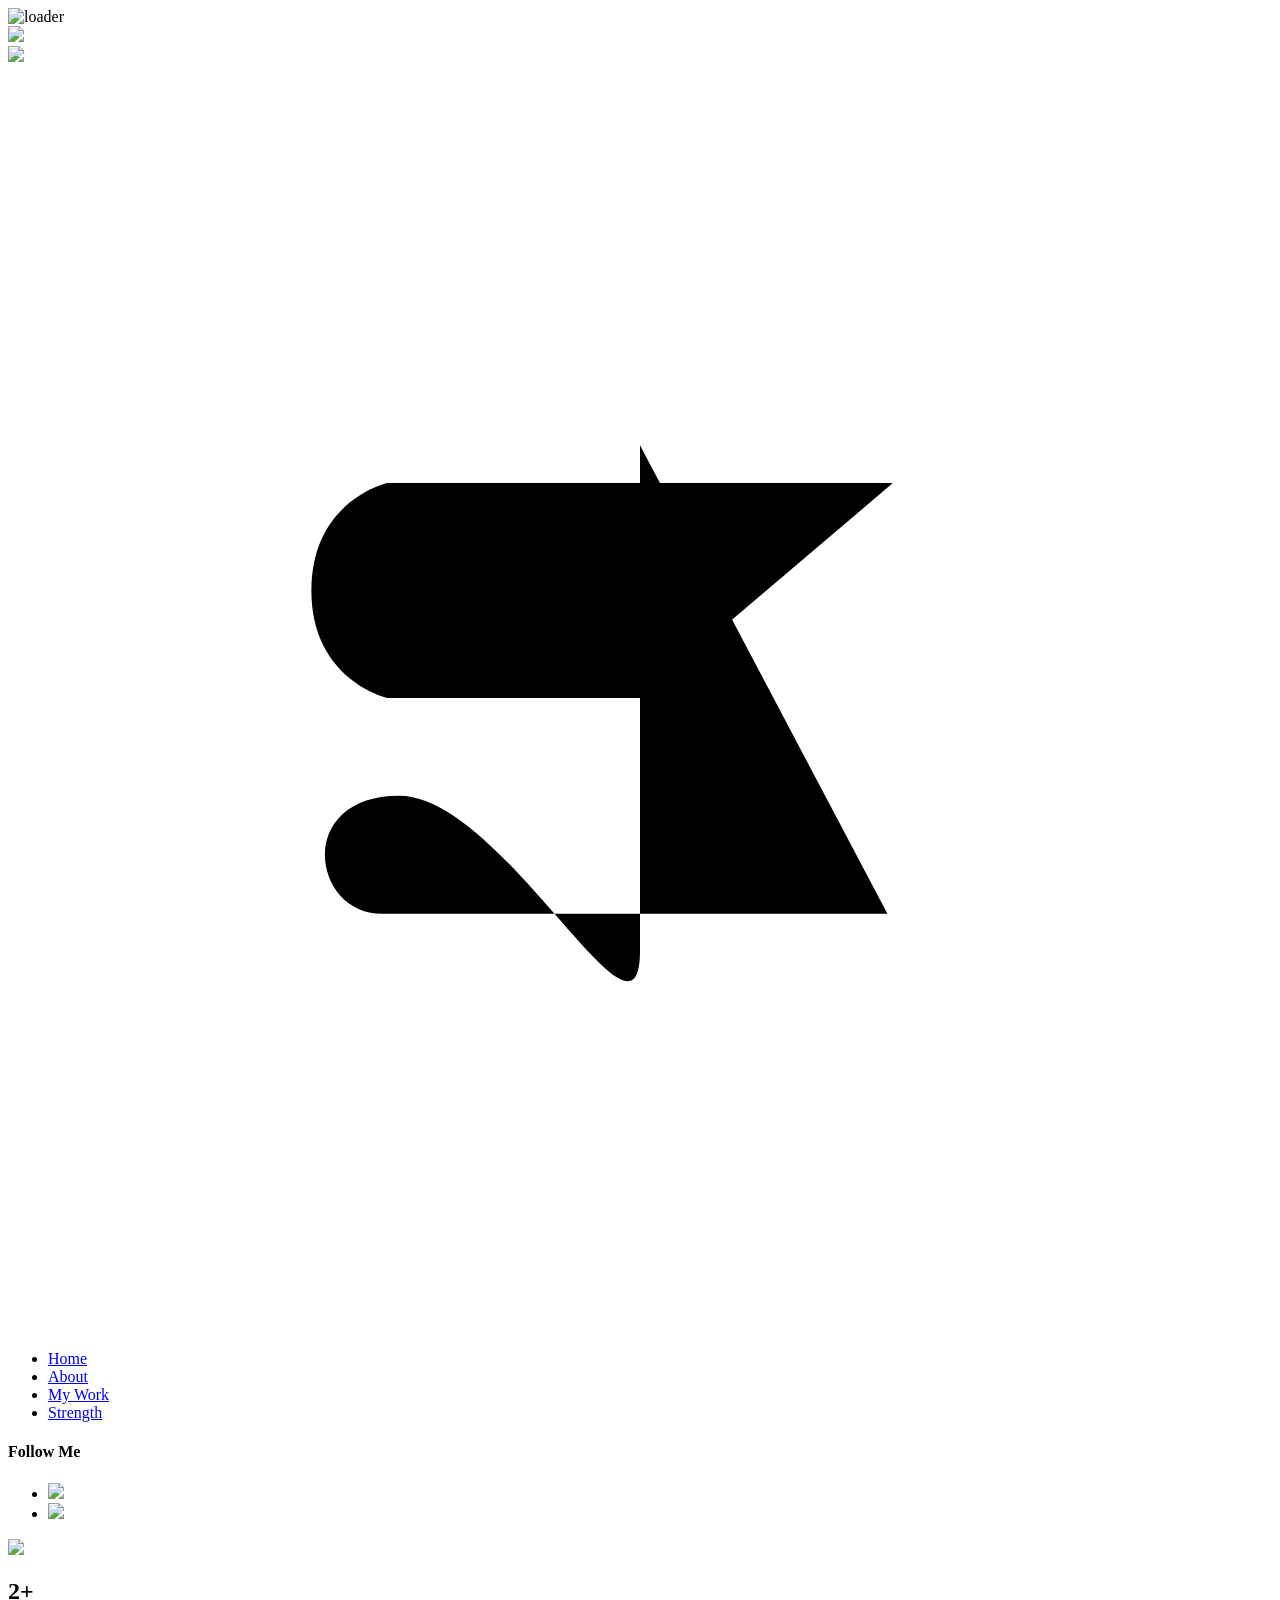
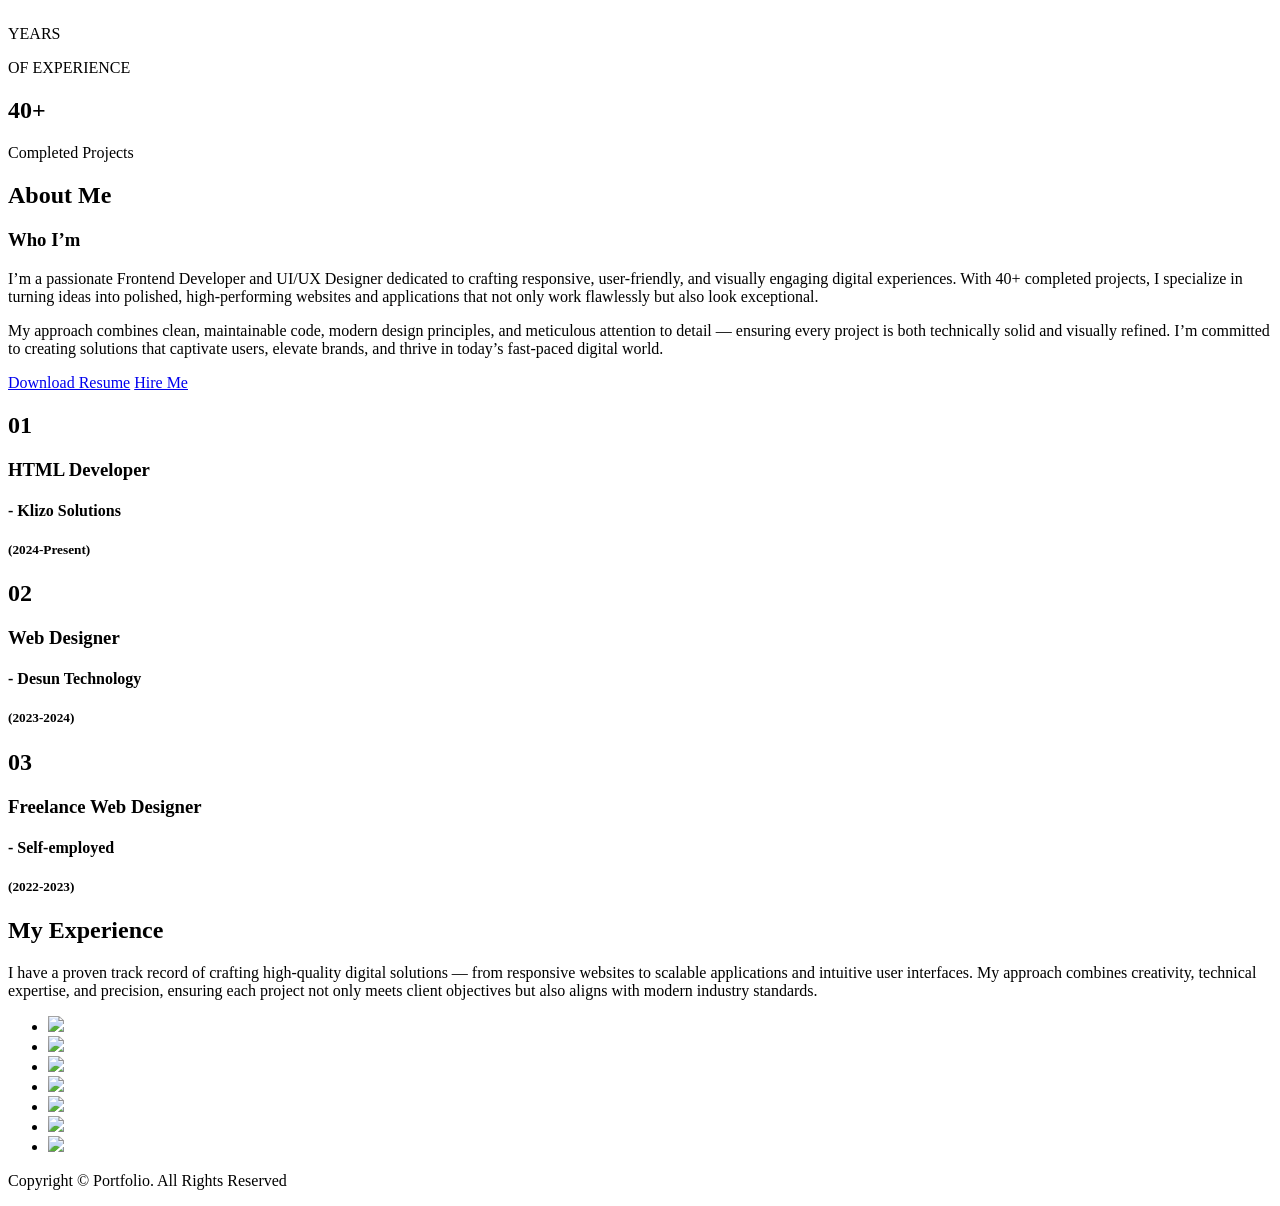
==== about.html @ d2fee0fd "secend commit" ====
<!DOCTYPE html>
<html lang="en">
  <head>
    <!--=== Required meta tags ===-->
    <meta charset="utf-8">
    <meta name="viewport" content="width=device-width, initial-scale=1, shrink-to-fit=no">
    <!--=== custom css ===-->
    <link rel="stylesheet" href="/assets/css/bootstrap.min.css">
    <link rel="stylesheet" href="/assets/css/swiper-bundle.css">
    <link rel="shortcut icon" type="image/ico" href="/assets/images/favicon.png">
    <link rel="stylesheet" href="/assets/css/style.css">
    <link rel="stylesheet" href="/assets/css/responsive.css">
    <!--=== custom css ===-->
    <title>Anupam Roy | Frontend Developer</title>
  </head>

  <body>
    <div class="cv_main_wrapper">
      <!-- Loader Start -->
      <div class="loader">
        <div class="spinner">
          <img src="/assets/images/loader.gif" alt="loader" class="img-fluid">
        </div>
      </div>
      <!-- Loader End -->
      <!-- Bottom To Top Start -->
      <div class="cv_top_icon">
        <a id="button">
          <img src="/assets/images/gototop.svg" class="img-fluid">
        </a>
      </div>
      <!-- Bottom To Top End -->
      <!-- Header Section Start -->
      <div class="cv_header_wrapper">
        <div class="cv_container container-fluid">
          <div class="row">
            <div class="col-12">
              <div class="cv_navbar">
                <div class="cv_logo">
                  <a href="#">
                    <img src="/assets/images/logo.png" class="img-fluid">
                  </a>
                </div>
                <a href="javascript:void(0);" class="cv_toggle_btn">
                  <svg class="ham hamRotate ham7" viewBox="0 0 100 100">
                    <path class="line top" d="m 70,33 h -40 c 0,0 -6,1.368796 -6,8.5 0,7.131204 6,8.5013 6,8.5013 l 20,-0.0013">
                    </path>
                    <path class="line middle" d="m 70,50 h -40">
                    </path>
                    <path class="line bottom" d="m 69.575405,67.073826 h -40 c -5.592752,0 -6.873604,-9.348582 1.371031,-9.348582 8.244634,0 19.053564,21.797129 19.053564,12.274756 l 0,-40">
                    </path>
                  </svg>
                </a>
              </div>
            </div>
          </div>
        </div>
      </div>

      <!-- Navbar Start -->
      <div class="cv_header_menu">
        <div class="container-fluid">
          <div class="row">
            <div class="col-12">
              <div class="cv_menus_wrapper">
                <ul class="cv_menus">
                  <li>
                    <a href="index.html">Home</a>
                  </li>
                  <li>
                    <a class="active" href="about.html">About</a>
                  </li>
                  <li>
                    <a href="portfolio.html">My Work</a>
                  </li>
                  <li>
                    <a href="strength.html">Strength</a>
                  </li>
                  <!-- <li>
                    <a href="contact.html">Contact</a>
                  </li> -->
                </ul>
                <div class="cv_header_social">
                  <h4>Follow Me</h4>
                  <ul>
                    <li>
                      <a href="https://github.com/apanupam" target="_blank">
                        <img src="/assets/images/ghub.svg">
                      </a>
                    </li>
                    <li>
                      <a href="https://www.linkedin.com/in/anupam-roy-95011824b" target="_blank">
                        <img src="/assets/images/in.svg">
                      </a>
                    </li>
                    <!-- <li>
                      <a href="javascript:void(0);">
                        <img src="/assets/images/tw.svg">
                      </a>
                    </li>
                    <li>
                      <a href="javascript:void(0);">
                        <img src="/assets/images/pi.svg">
                      </a>
                    </li> -->
                  </ul>
                </div>
              </div>
            </div>
          </div>
        </div>
      </div>
      <!-- Navbar Start -->

      <!-- About Section Start -->
      <div class="cv_about_wrapper">
        <div class="cv_container container-fluid  ">
          <div class="row">
            <div class="col-12">
              <div class="cv_about_content">
                <div class="cv_about_img">
                  <img src="/assets/images/about-img.png" class="img-fluid">
                  <div class="cv_about_experience">
                    <div class="cv_about_exp">
                      <h2>2+</h2>
                      <span>
                        <p>YEARS</p>
                        <p class="text-nowrap">OF EXPERIENCE</p>
                      </span>
                    </div>
                    <div class="cv_about_rating">
                      <span>
                        <h2>40+</h2>
                      </span>
                      <p>Completed Projects</p>
                    </div>
                  </div>
                </div>
                <div class="cv_about_info">
                  <h2>About Me</h2>
                  <div class="cv_about_box">
                    <h3>Who I’m</h3>
                    <p>I’m a passionate Frontend Developer and UI/UX Designer dedicated to crafting responsive, user-friendly, and visually engaging digital experiences. With 40+ completed projects, I specialize in turning ideas into polished, high-performing websites and applications that not only work flawlessly but also look exceptional.</p>
                    <p>My approach combines clean, maintainable code, modern design principles, and meticulous attention to detail — ensuring every project is both technically solid and visually refined. I’m committed to creating solutions that captivate users, elevate brands, and thrive in today’s fast-paced digital world.                    </p>
                  </div>
                  <div class="cv_about_btn">
                    <a href="./assets/images/Anupam-Roy-Resume.pdf" target="_blank" class="cv_btn">Download Resume</a>
                    <a href="mailto:ranupam369@gmail.com" target="_blank" class="cv_btn">Hire Me</a>
                  </div>
                </div>
              </div>
            </div>
          </div>
        </div>
      </div>
      <!-- About Section End -->
      <!-- Education Section Start -->
      <!-- <section class="cv_education_wrapper">
        <div class="cv_container container-fluid">
          <div class="row align-items-center">
            <div class="col-xl-4">
              <div class="cv_edu_heading">
                <h2>Education</h2>
                <p>Amet minim mollit non deserunt ullamco est sit aliqua dolor do amet sint. Velit officia consequat duis enim velit mollit. Exercitation veniam consequat sunt nostrud amet.</p>
              </div>
            </div>
            <div class="col-xl-8">
              <div class="cv_edu_info">
                <div class="cv_edu_box box-1">
                  <div class="cv_edu_title">
                    <h4>Diploma In UI/UX Design</h4>
                    <h1>2004</h1>
                  </div>
                  <div class="cv_edu_detail">
                    <span>- New York</span>
                    <p>Embarrassing hidden in the middle of text. All the Lorem Ipsum generate on the are Internettend to repeat predefined chunks as necessary, making of this the first true generator on the Internet which don't look even you. Amet minim mollit.</p>
                  </div>
                </div>
                <div class="cv_edu_box box-2">
                  <div class="cv_edu_title">
                    <h4>Diploma In UI/UX Design</h4>
                    <h1>2006</h1>
                  </div>
                  <div class="cv_edu_detail">
                    <span>- New York</span>
                    <p>Embarrassing hidden in the middle of text. All the Lorem Ipsum generate on the are Internettend to repeat predefined chunks as necessary, making of this the first true generator on the Internet which don't look even you. Amet minim mollit.</p>
                  </div>
                </div>
                <div class="cv_edu_box box-3">
                  <div class="cv_edu_title">
                    <h4>Diploma In UI/UX Design</h4>
                    <h1>2008</h1>
                  </div>
                  <div class="cv_edu_detail">
                    <span>- New York</span>
                    <p>Embarrassing hidden in the middle of text. All the Lorem Ipsum generate on the are Internettend to repeat predefined chunks as necessary, making of this the first true generator on the Internet which don't look even you. Amet minim mollit.</p>
                  </div>
                </div>
                <div class="cv_edu_box box-4">
                  <div class="cv_edu_title">
                    <h4>Diploma In UI/UX Design</h4>
                    <h1>2009</h1>
                  </div>
                  <div class="cv_edu_detail">
                    <span>- New York</span>
                    <p>Embarrassing hidden in the middle of text. All the Lorem Ipsum generate on the are Internettend to repeat predefined chunks as necessary, making of this the first true generator on the Internet which don't look even you. Amet minim mollit.</p>
                  </div>
                </div>
              </div>
            </div>
          </div>
        </div>
      </section> -->
      <!-- Education Section End -->
      <!-- Experience Section Start -->
      <section class="cv_experience_wrapper">
        <div class="cv_container container-fluid">
          <div class="row align-items-center">
            <div class="col-xl-8">
              <div class="cv_exp_box">
                <h2>01</h2>
                <div class="cv_exp_com">
                  <span>
                    <h3>HTML Developer</h3>
                    <h4>- Klizo Solutions</h4>
                  </span>
                  <h5>(2024-Present)</h5>
                </div>
              </div>
              <div class="cv_exp_box">
                <h2>02</h2>
                <div class="cv_exp_com">
                  <span>
                    <h3>Web Designer</h3>
                    <h4>- Desun Technology</h4>
                  </span>
                  <h5>(2023-2024)</h5>
                </div>
              </div>
              <div class="cv_exp_box">
                <h2>03</h2>
                <div class="cv_exp_com">
                  <span>
                    <h3>Freelance Web Designer</h3>
                    <h4>- Self-employed</h4>
                  </span>
                  <h5>(2022-2023)</h5>
                </div>
              </div>
            </div>
            <div class="col-xl-4">
              <div class="cv_exp_info">
                <div class="cv_exp_heading">
                  <h2>My Experience</h2>
                  <p>I have a proven track record of crafting high-quality digital solutions — from responsive websites to scalable applications and intuitive user interfaces. My approach combines creativity, technical expertise, and precision, ensuring each project not only meets client objectives but also aligns with modern industry standards.</p>
                  <ul>
                    <li>
                      <a href="javascript:void(0);">
                        <img src="/assets/images/fig.png">
                      </a>
                    </li>
                    <li>
                      <a href="javascript:void(0);">
                        <img src="/assets/images/fig2.png">
                      </a>
                    </li>
                    
                    <li>
                      <a href="javascript:void(0);">
                        <img src="/assets/images/fig5.png">
                      </a>
                    </li>
                    <li>
                      <a href="javascript:void(0);">
                        <img src="/assets/images/fig6.png">
                      </a>
                    </li>
                    <li>
                      <a href="javascript:void(0);">
                        <img src="/assets/images/fig7.png">
                      </a>
                    </li>
                    <li>
                      <a href="javascript:void(0);">
                        <img src="/assets/images/fig8.png">
                      </a>
                    </li>
                    <li>
                      <a href="javascript:void(0);">
                        <img src="/assets/images/fig9.png">
                      </a>
                    </li>
                  </ul>
                </div>
              </div>
            </div>
          </div>
        </div>
      </section>
      <!-- Experience Section End -->
      <!-- Footer Section Start -->
      <div class="cv_footer_wrapper">
        <div class="container">
          <div class="row">
            <div class="col-12">
              <div class="cv_footer_text">
                <p>Copyright © <span id="copyYear"></span> Portfolio. All Rights Reserved</p>
              </div>
            </div>
          </div>
        </div>
      </div>
      <!-- Footer Section End -->
    </div>

    <!--=== JavaScript ===-->
    <script src="/assets/js/jquery.min.js" type="text/javascript"></script>
    <script src="/assets/js/bootstrap.min.js" type="text/javascript"></script>
    <script src="/assets/js/swiper-bundle.min.js" type="text/javascript"></script>
    <script src="/assets/js/SmoothScroll.min.js" type="text/javascript"></script>
    <script src="/assets/js/isotope.pkgd.min.js" type="text/javascript"></script>
    <script src="/assets/js/jquery.appear.js" type="text/javascript"></script>
    <script src="/assets/js/jquery.countTo.js" type="text/javascript"></script>
    <script src="/assets/js/ityped.min.js" type="text/javascript"></script>
    <script src="/assets/js/custom.js" type="text/javascript"></script>
  </body>
</html>
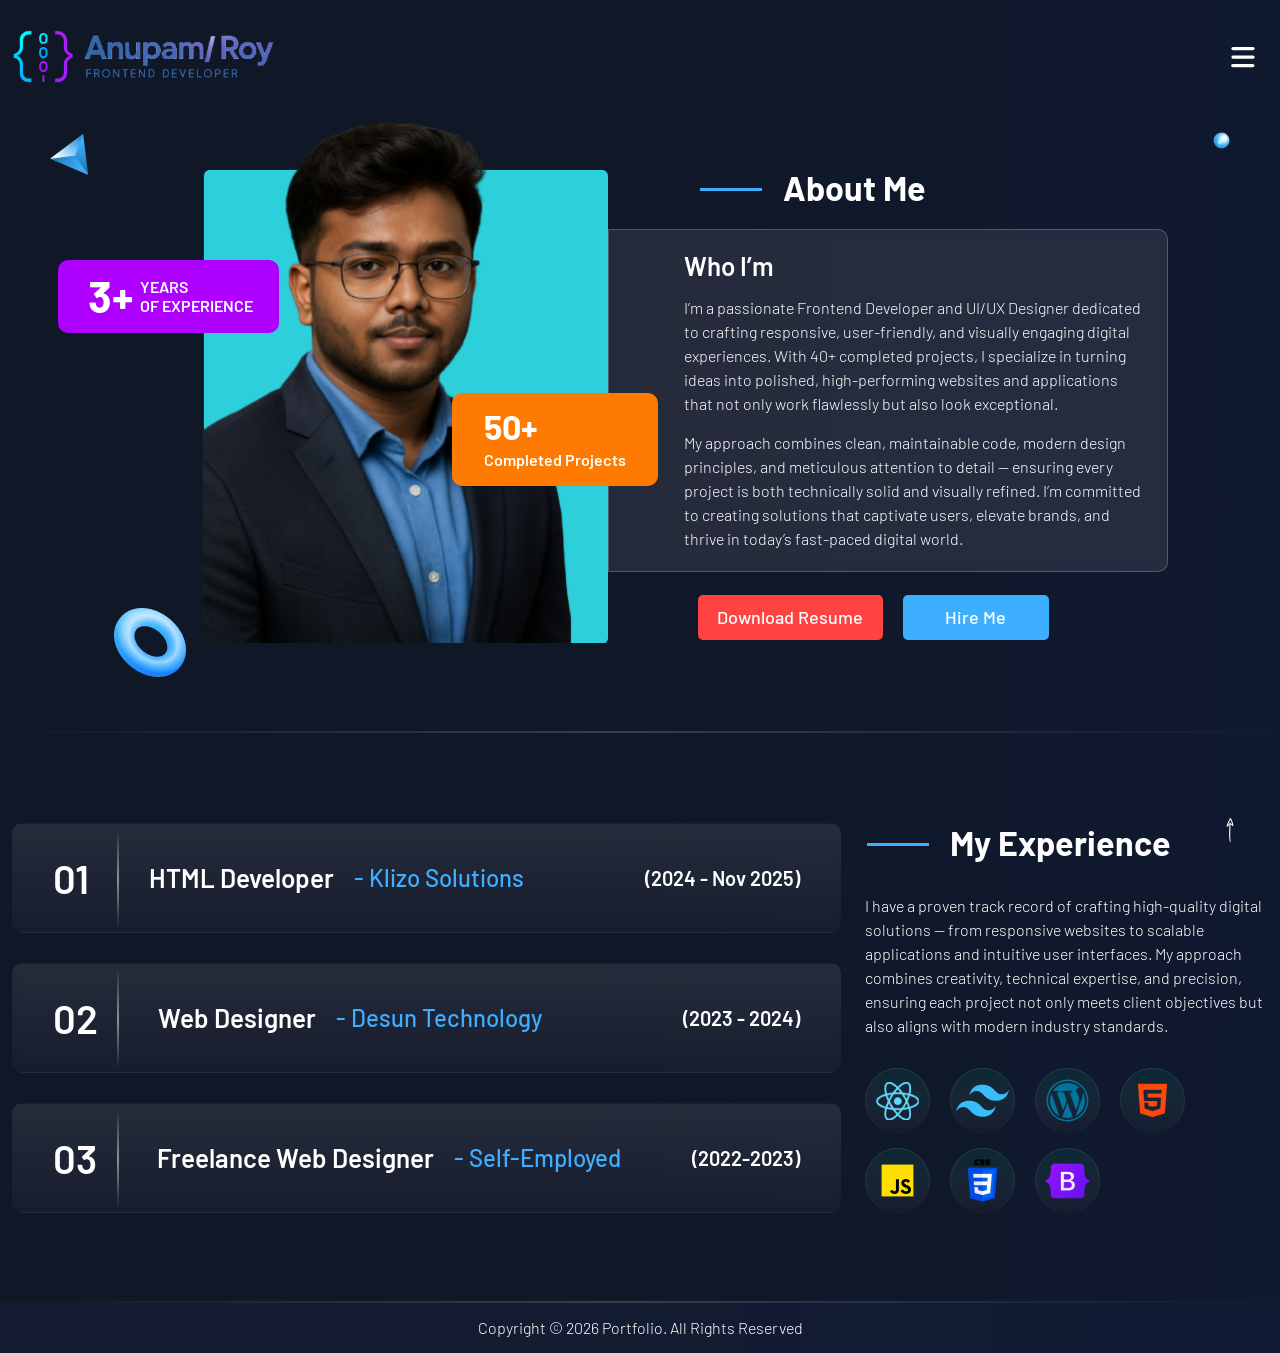
==== commit b2139cc7: "skill and exprience update" ====
--- a/about.html
+++ b/about.html
@@ -122,7 +122,7 @@
                   <img src="/assets/images/about-img.png" class="img-fluid">
                   <div class="cv_about_experience">
                     <div class="cv_about_exp">
-                      <h2>2+</h2>
+                      <h2>3+</h2>
                       <span>
                         <p>YEARS</p>
                         <p class="text-nowrap">OF EXPERIENCE</p>
@@ -130,7 +130,7 @@
                     </div>
                     <div class="cv_about_rating">
                       <span>
-                        <h2>40+</h2>
+                        <h2>50+</h2>
                       </span>
                       <p>Completed Projects</p>
                     </div>
@@ -224,7 +224,7 @@
                     <h3>HTML Developer</h3>
                     <h4>- Klizo Solutions</h4>
                   </span>
-                  <h5>(2024-Present)</h5>
+                  <h5>(2024 - Nov 2025)</h5>
                 </div>
               </div>
               <div class="cv_exp_box">
@@ -234,7 +234,7 @@
                     <h3>Web Designer</h3>
                     <h4>- Desun Technology</h4>
                   </span>
-                  <h5>(2023-2024)</h5>
+                  <h5>(2023 - 2024)</h5>
                 </div>
               </div>
               <div class="cv_exp_box">
--- a/assets/css/style.css
+++ b/assets/css/style.css
@@ -0,0 +1,1967 @@
+/*
+[Master Stylesheet] 
+Project: Resume Html
+-------------------------------------------------------------------*/
+/********************************************************
+    body start
+ *******************************************************/
+ @import url('https://fonts.googleapis.com/css2?family=Barlow:wght@300;400;500;600;700;800;900&display=swap');
+
+ :root {
+     --cv-primary-color:#3EAEFF;
+     --cv-secoundry-color: #D252FF;
+     --cv-white-color: #ffffff;
+     --cv-black-color: #000707;
+     --cv-transition: all 0.3s;
+     --cv-box-shadow: 0 0 20px 0 rgba(62, 28, 131, 0.1);
+ }
+ 
+ html {
+   scroll-behavior: smooth;
+ }
+ 
+ *,*:before,*:after{
+     box-sizing: border-box;
+     -webkit-box-sizing: border-box;
+     -moz-box-sizing: border-box;
+ }
+ 
+ body {
+     margin: 0;
+     padding: 0;
+     box-sizing: border-box;
+     -webkit-font-smoothing: antialiased;
+     font-family: 'Barlow', sans-serif;
+     font-size: 16px;
+     font-weight: 300;
+     color: var(--cv-white-color);
+     position: relative;
+ }
+ 
+ *::-webkit-scrollbar-track
+ {
+     -webkit-box-shadow: inset 0 0 6px rgba(0,0,0,0.3);
+     background-color: #F5F5F5;
+     border-radius: 10px;
+ }
+ 
+ *::-webkit-scrollbar
+ {
+     width: 4px;
+     background-color: #F5F5F5;
+ }
+ 
+ *::-webkit-scrollbar-thumb
+ {
+     border-radius: 1rem;
+     background: var(--cv-primary-color);
+     min-height: 150px;
+ }
+ 
+ a, a:hover, a:focus, button, button:hover, button:focus{	
+     text-decoration: none;
+     -webkit-transition: var(--cv-transition);
+     -moz-transition: var(--cv-transition);
+     -ms-transition: var(--cv-transition);
+     -o-transition: var(--cv-transition);
+     transition: var(--cv-transition);
+ }
+ h1, h2, h3, h4, h5, h6{	
+     -webkit-transition: var(--cv-transition);
+     -moz-transition: var(--cv-transition);
+     -ms-transition: var(--cv-transition);
+     -o-transition: var(--cv-transition);
+     transition: var(--cv-transition);
+     margin:0;
+     padding:0;	
+     word-break: break-word;
+     text-transform: capitalize;
+ }
+ 
+ h2{
+     font-size: 34px;
+     font-weight: 700;
+ }
+ 
+ h3{
+     font-size: 26px;
+     font-weight: 600;
+ }
+ 
+ h4{
+     font-size: 24px;
+     font-weight: 500;
+ }
+ 
+ h5{
+     font-size: 20px;
+     font-weight: 600;
+ }
+ 
+ input, textarea, select, button, label, svg, svg path, svg rect, svg polygon, img, a, :after, :before, :hover, :focus{
+     outline: none !important;
+     box-shadow:none;
+     border: none;
+ }
+ 
+ input::-webkit-outer-spin-button,
+ input::-webkit-inner-spin-button {
+   -webkit-appearance: none;
+   margin: 0;
+ }
+ 
+ input[type=number] {
+   -moz-appearance: textfield;
+ }
+ 
+ ul{
+     padding:0;
+     margin:0;
+     list-style-type: none;
+ }
+ p {
+   margin: 0px;
+   word-break: break-word;
+ }
+ 
+ .cv_main_wrapper {
+     width: 100%;
+     min-height: 100vh;
+     position: relative;
+     background-image: linear-gradient(90deg, #131c30 6%, #101b34 100%);
+     background-image: linear-gradient(90deg, #101727 44.35%, #0F192F 100.68%);
+     background-repeat: no-repeat;
+     background-size: cover;
+ }
+ 
+ section{
+     padding: 90px 0;
+ }
+ 
+ .row{
+     row-gap: 24px;
+ }
+ 
+ .cv_bottom_btn a{
+     margin: 15px auto 0;
+ }
+ 
+ 
+ /********************************************************
+     Go to Top Style
+  *******************************************************/
+ 
+ .cv_top_icon a {
+     display: flex;
+     background-color: var(--cv-primary-color);
+     width: 60px;
+     height: 60px;
+     justify-content: center;
+     align-items: center;
+     border-radius: 50px;
+     position: fixed;
+     bottom: 20px;
+     right: 20px;
+     transition: var(--cv-transition)  opacity 0;
+     visibility: hidden;
+     z-index: 1000;
+     cursor: pointer;
+     animation: border-transform 4s linear infinite alternate forwards;
+ }
+ 
+ @keyframes border-transform {
+   0%{
+     border-radius: 63% 37% 54% 46%/55% 48% 52% 45%;
+     transform: translateY(0px);
+   }
+   14% {
+     border-radius: 40% 60% 54% 46%/49% 60% 40% 51%;
+   }
+   28% {
+     border-radius: 54% 46% 38% 62%/49% 70% 30% 51%;
+   }
+   42% {
+     border-radius: 61% 39% 55% 45%/61% 38% 62% 39%;
+   }
+   56% {
+     border-radius: 61% 39% 67% 33%/70% 50% 50% 30%;
+   }
+   70% {
+     border-radius: 50% 50% 34% 66%/56% 68% 32% 44%;
+   }
+   84% {
+     border-radius: 46% 54% 50% 50%/35% 61% 39% 65%;
+   }
+   100% {
+     border-radius: 63% 37% 54% 46%/55% 48% 52% 45%;
+     transform: translateY(-20px);
+   }
+ }
+ 
+ .cv_top_icon a:active {
+   background-color: var(--cv-black-color);
+ }
+ .cv_top_icon a.show {
+   opacity: 1;
+   visibility: visible;
+ }
+ 
+ /********************************************************
+     Loader Style
+  *******************************************************/
+ .loader {
+     position: fixed;
+     top: 0;
+     left: 0;
+     bottom: 0;
+     right: 0;
+     margin: auto;
+     z-index: 999999;
+     display: flex;
+     justify-content: center;
+     align-items: center;
+     background-color: #010101;
+ }
+ 
+ .loader img {
+     width: 100px;
+ }
+ 
+ /********************************************************
+     Button Style
+  *******************************************************/
+ 
+ .cv_btn {
+     position: relative;
+     background-color: var(--cv-primary-color);
+     color: var(--cv-white-color);
+     font-size: 18px;
+     font-weight: 500;
+     padding: 0 10px;
+     min-height: 45px;
+     min-width: 146px;
+     width: fit-content;
+     display: flex;
+     justify-content: center;
+     align-items: center;
+     border-radius: 5px;
+     border: 1px solid transparent;
+ }
+ 
+ .cv_btn:hover {
+     color: var(--cv-primary-color);
+     background-color: transparent;
+     letter-spacing: .5px;
+     border: 1px solid var(--cv-primary-color);
+ }
+ 
+ /********************************************************
+     Header Section Style
+  *******************************************************/
+ 
+ .cv_header_wrapper {
+     position: absolute;
+     top: 0;
+     left: 0;
+     width: 100%;
+     padding: 23px 0;
+     z-index: 101;
+ }
+ 
+ .cv_navbar {
+     display: flex;
+     align-items: center;
+     justify-content: space-between;
+ }
+ /********************************************************
+     Navbar Section Style
+  *******************************************************/
+ .cv_header_menu {
+     position: fixed;
+     z-index: 100;
+     width: 100%;
+     height: 100%;
+     left: 0;
+     top: 0;
+     opacity: 0;
+     visibility: hidden;
+     transition: all 0.4s ease;
+     display: flex;
+     align-items: flex-end;
+     padding: 70px 90px 70px 165px;
+     background: rgba(0, 0, 0, 0.8);
+     transform: scale3d(0, 0, 0);
+     backdrop-filter: blur(0);
+     transform-origin: top right;
+ 
+ }
+ 
+ .menu-open .cv_header_menu{
+     opacity: 1;
+     visibility: visible;
+     background-color: rgba(28, 28, 28, 0.80);
+     backdrop-filter: blur(8.5px);
+     transform: scale3d(1, 1, 1);
+ }
+ 
+ .cv_menus_wrapper {
+     display: flex;
+     justify-content: space-between;
+     align-items: flex-end;
+     gap: 30px 60px;
+ }
+ 
+ .cv_menus_wrapper .cv_menus li{
+     margin-bottom: 5px;
+ }
+ 
+ .cv_menus_wrapper .cv_menus li:last-child{
+     margin-bottom: 0;
+ }
+ 
+ 
+ .cv_menus_wrapper .cv_menus li a {
+     color: var(--cv-white-color);
+     font-size: 62px;
+     font-weight: 700;
+     position: relative;
+ }
+ 
+ .cv_menus_wrapper .cv_menus li a::before {
+     position: absolute;
+     content: "";
+     width: 56px;
+     height: 4px;
+     background-color: var(--cv-primary-color);
+     top: 50%;
+     left: -75px;
+     opacity: 0;
+     visibility: hidden;
+     transition: var(--cv-transition);
+ }
+ 
+ .cv_menus_wrapper .cv_menus li a:hover, .cv_menus_wrapper .cv_menus li a.active{
+     color: var(--cv-primary-color);
+ }
+ 
+ .cv_menus_wrapper .cv_menus li a:hover::before, .cv_menus_wrapper .cv_menus li a.active::before{
+     visibility: visible;
+     opacity: 1;
+ }
+ 
+ .cv_header_social{
+     position: relative;
+     margin-bottom: 15px;
+ }
+ 
+ .cv_header_social::before {
+     position: absolute;
+     content: "";
+     width: 3px;
+     height: 166px;
+     background: var(--cv-primary-color);
+     left: -30px;
+     top: -17px;
+ }
+ 
+ .cv_header_social ul {
+     display: inline-flex;
+     gap: 30px;
+     margin-top: 40px;
+ }
+ 
+ .cv_header_social ul li a img{
+     transition: var(--cv-transition);
+ }
+ 
+ .cv_header_social ul li a:hover img {
+     transform: rotate(360deg);
+ }
+ 
+ .ham {
+     cursor: pointer;
+     -webkit-tap-highlight-color: transparent;
+     transition: transform 300ms;
+     -moz-user-select: none;
+     -webkit-user-select: none;
+     -ms-user-select: none;
+     user-select: none;
+     width: 50px;
+ }
+ 
+ .menu-open .hamRotate{
+     transform: rotate(45deg);
+ }
+ 
+ .line {
+     fill: none;
+     transition: stroke-dasharray 300ms, stroke-dashoffset 300ms;
+     stroke: #fff;
+     stroke-width: 6.5;
+     stroke-linecap: round;
+ }
+ 
+ .ham7 .top {
+     stroke-dasharray: 40 82;
+ }
+ 
+ .menu-open .ham7 .top {
+     stroke-dasharray: 17 82;
+     stroke-dashoffset: -62px;
+ }
+ 
+ .ham7 .middle {
+     stroke-dasharray: 40 111;
+ }
+ 
+ .menu-open .ham7 .middle {
+     stroke-dashoffset: 23px;
+ }
+ 
+ .ham7 .bottom {
+     stroke-dasharray: 40 161;
+ }
+ 
+ .menu-open .ham7 .bottom {
+     stroke-dashoffset: -83px;
+ }
+ 
+ /********************************************************
+     Footer Section Style
+ *******************************************************/
+ 
+ .cv_footer_wrapper {
+     background: linear-gradient(90deg, #131C30 44.35%, #101B34 100.68%);
+     padding: 13px 0;
+ }
+ 
+ .cv_footer_text{
+     text-align: center;
+ }
+ 
+ /* ---------------------------------------------
+                                     1. Home Page
+                                     --------------------------------------------- */
+ 
+ /********************************************************
+     Banner Section Style
+ *******************************************************/
+ 
+ .cv_banner_wrapper {
+     background-image: url(../images/banner-bg.webp);
+     background-repeat: no-repeat;
+     background-position: center;
+     background-size: cover;
+     width: 100%;
+     height: 100%;
+     position: relative;
+     padding-top: 139px;
+     overflow: hidden;
+ }
+ 
+ .cv_banner_wrapper::before {
+     content: "";
+     position: absolute;
+     background-image: url(../images/banner-shape.svg);
+     background-repeat: no-repeat;
+     background-size: cover;
+     width: 100%;
+     height: 100%;
+     top: 0;
+     left: 0;
+     animation: cv_ud 2.5s infinite alternate;
+     background-position: center;
+ }
+ 
+ @keyframes cv_ud {
+     0% {
+         transform: translate(0)
+     }
+ 
+     to {
+         transform: translateY(-10px)
+     }
+ }
+ 
+ 
+ .cv_banner_img, .cv_banner_img img, .cv_banner_text, .cv_banner_box{
+     position: relative;
+ }
+ 
+ .cv_banner_img {
+     position: relative;
+     text-align: center;
+ }
+ 
+ .cv_banner_img::before {
+     max-width: 660px;
+     max-height: 696px;
+     border-radius: 125px;
+     background-color: #18c6da;
+     content: "";
+     position: absolute;
+     width: 100%;
+     height: 100%;
+     left: 0;
+     top: 55px;
+     margin: auto;
+ }
+ 
+ .cv_banner_img .bnr-boy{
+     z-index: 1;
+ }
+ 
+ .cv_banner_img .bnr-line {
+     position: absolute;
+     right: -80px;
+     top: -140px;
+     animation: cv_ud 2.5s infinite alternate;
+ }
+ 
+ .cv_banner_img .bnr-star {
+     position: absolute;
+     left: -35px;
+     bottom: 110px;
+     animation: cv_ud 2.5s infinite alternate;
+ }
+ 
+ .cv_banner_img .bnr-sqr {
+     position: absolute;
+     left: 150px;
+     top: 255px;
+     animation: cv_ud 2.5s infinite alternate;
+ }
+ 
+ .cv_banner_text {
+     margin-top: 75px;
+ }
+ 
+ .cv_banner_text h5 {
+     display: inline-block;
+     background-color: var(--cv-secoundry-color);
+     border-radius: 51px;
+     padding: 8px 25px;
+     margin-bottom: 18px;
+ }
+ 
+ .cv_banner_text h1 {
+     font-size: 70px;
+     font-weight: 700;
+     line-height: 1.1;
+     min-height: 77px;
+ }
+ 
+ .cv_banner_text h1 span img {
+     transform-origin: 70% 70%;
+     animation: wave-animation 2.5s infinite;
+     max-width: 20%;
+ }
+ 
+ @keyframes wave-animation {
+     0% { transform: rotate( 0.0deg) }
+    10% { transform: rotate(14.0deg) }
+    20% { transform: rotate(-8.0deg) }
+    30% { transform: rotate(14.0deg) }
+    40% { transform: rotate(-4.0deg) }
+    50% { transform: rotate(10.0deg) }
+    60% { transform: rotate( 0.0deg) }  
+   100% { transform: rotate( 0.0deg) }
+ }
+ 
+ .cv_banner_text .cv_profile_name{
+     color: #2EE3B8;
+ }
+ 
+ .cv_banner_text a {
+     margin: 25px 0 40px;
+     position: relative;
+ }
+ 
+ .cv_banner_text a:hover ::before{
+     opacity: 1;
+     visibility: visible;
+ }
+ 
+ .cv_banner_box {
+     border-radius: 10px;
+     background-color: rgb(255 255 255 / 9%);
+     border: 1px solid rgb(255 255 255 / 9%);
+     padding: 30px;
+     backdrop-filter: blur(6px);
+ }
+ 
+ .cv_banner_box p {
+     margin-top: 10px;
+ }
+ 
+ /* ---------------------------------------------
+                                     2. About Page
+                                     --------------------------------------------- */
+ 
+ /********************************************************
+     About Section Style
+ *******************************************************/
+ 
+ .cv_about_wrapper {
+     padding: 120px 0 90px;
+     background-image: url(../images/about-bg.webp);
+     background-repeat: no-repeat;
+     background-position: center;
+     background-size: cover;
+     position: relative;
+     overflow: hidden;
+ }
+ 
+ .cv_about_wrapper::before {
+     content: "";
+     position: absolute;
+     background-image: url(../images/about-shaps.webp);
+     background-repeat: no-repeat;
+     background-size: auto;
+     width: 100%;
+     height: 100%;
+     top: 125px;
+     left: 50px;
+     animation: cv_ud 2.5s infinite alternate; 
+ }
+ 
+ .cv_about_wrapper::after {
+     content: "";
+     position: absolute;
+     max-width: 1459px;
+     height: 2px;
+     background-image: linear-gradient(90deg, rgba(217,217,217,0) 0%, rgba(217,217,217,0.9999999999999999) 48%, rgba(217,217,217,0) 100%);
+     width: 100%;
+     bottom: 0;
+     opacity: 0.200;
+     left: 50%;
+     transform: translateX(-50%);
+ }
+ 
+ .cv_about_content {
+     max-width: 1430px;
+     margin: auto;
+     display: flex;
+     align-items: center;
+     position: relative;
+ }
+ 
+ .cv_about_img{
+     position: relative;
+ }
+ 
+ .cv_about_img .cv_about_exp {
+     position: absolute;
+     border-radius: 10px;
+     background-color: #ad00ff;
+     display: flex;
+     padding: 10px 30px;
+     align-items: center;
+     max-width: 221px;
+     gap: 7px;
+     top: 140px;
+     left: -55px;
+ }
+ 
+ .cv_about_img .cv_about_rating {
+     position: absolute;
+     border-radius: 10px;
+     background-color: #FF7A00;
+     padding: 14px 32px;
+     max-width: 221px;
+     right: -50px;
+     bottom: 157px;
+     z-index: 1;
+ }
+ 
+ .cv_about_img .cv_about_rating span {
+     display: flex;
+     align-items: center;
+     gap: 10px;
+     line-height: normal;
+ }
+ 
+ .cv_about_img .cv_about_rating span h6 {
+     font-size: 18px;
+     font-weight: 600;
+ }
+ 
+ .cv_about_img .cv_about_rating p {
+     font-size: 16px;
+     font-weight: 600;
+ }
+ 
+ .cv_about_img .cv_about_exp h2{
+     font-size: 44px;
+     word-break: keep-all;
+ }
+ 
+ .cv_about_img .cv_about_exp p {
+     font-weight: 600;
+     line-height: 1.2;
+ }
+ 
+ .cv_about_info{
+     max-width: 934px;
+     margin-top: 45px;
+ }
+ 
+ .cv_about_box {
+     border-radius: 0 10px 10px 0;
+     background-color: rgb(255 255 255 / 9%);
+     border: 1px solid rgb(255 255 255 / 21%);
+     backdrop-filter: blur(6px);
+     padding: 40px 90px;
+     margin: 20px 0 23px;
+ }
+ 
+ .cv_about_box p{
+     margin-top: 15px;
+ }
+ 
+ .cv_about_info h2{
+     margin-left: 175px;
+     position: relative;
+     display: inline-block;
+ }
+ 
+ .cv_about_info h2::before {
+     position: absolute;
+     content: "";
+     width: 62px;
+     height: 3px;
+     background-color: var(--cv-primary-color);
+     top: 50%;
+     left: -83px;
+ }
+ 
+ .cv_about_info .cv_about_btn {
+     display: flex;
+     gap: 20px;
+     padding-left: 90px;
+ }
+ 
+ .cv_about_info .cv_about_btn a:first-child{
+     min-width: 185px;
+     background-color: #FF4343;
+ }
+ 
+ .cv_about_info .cv_about_btn a:first-child:hover{
+     background-color: transparent;
+     color: #FF4343;
+     border: 1px solid #FF4343;
+ }
+ 
+ /********************************************************
+     Education Section Style
+ *******************************************************/
+ 
+ .cv_education_wrapper{
+     position: relative;
+     padding-bottom: 80px;
+ }
+ 
+ .cv_education_wrapper::after {
+     content: "";
+     position: absolute;
+     max-width: 1459px;
+     height: 2px;
+     background-image: linear-gradient(90deg, rgba(217,217,217,0) 0%, rgba(217,217,217,0.9999999999999999) 48%, rgba(217,217,217,0) 100%);
+     width: 100%;
+     bottom: 0;
+     opacity: 0.200;
+     left: 50%;
+     transform: translateX(-50%);
+ }
+ 
+ .cv_edu_heading h2 {
+     margin-left: 85px;
+     position: relative;
+     display: inline-block;
+ }
+ 
+ .cv_edu_heading h2::before {
+     position: absolute;
+     content: "";
+     width: 62px;
+     height: 3px;
+     background-color: var(--cv-primary-color);
+     top: 50%;
+     left: -83px;
+ }
+ 
+ .cv_edu_heading p {
+     margin-top: 30px;
+     max-width: 405px;
+ }
+ 
+ .cv_edu_info {
+     display: flex;
+     align-items: center;
+     justify-content: center;
+     flex-wrap: wrap;
+     position: relative;
+ }
+ 
+ .cv_edu_info::before {
+     content: "";
+     position: absolute;
+     max-width: 991px;
+     height: 1px;
+     background-image: linear-gradient(90deg, rgba(217, 217, 217, 0.00) 0%, #D9D9D9 48.44%, rgba(217, 217, 217, 0.00) 100%);
+     width: 100%;
+     top: 50%;
+     opacity: 0.200;
+     left: 50%;
+     transform: translateX(-50%);
+     z-index: 1;
+ }
+ 
+ .cv_edu_info::after {
+     content: "";
+     position: absolute;
+     max-width: 478px;
+     height: 1px;
+     background-image: linear-gradient(90deg, rgba(217, 217, 217, 0.00) 0%, #D9D9D9 48.44%, rgba(217, 217, 217, 0.00) 100%);
+     width: 100%;
+     top: 50%;
+     opacity: 0.200;
+     left: 50%;
+     transform: translateX(-50%) rotate(90deg);
+     z-index: 1;
+ }
+ 
+ .cv_edu_box {
+     max-width: 480px;
+     background: transparent;
+     border: 1px solid transparent;
+     backdrop-filter: blur(3.5px);
+     padding: 5px 35px 45px;
+     transition: all 0.5s;
+     cursor: pointer; 
+     position: relative;
+     overflow: hidden;  
+ }
+ 
+ .cv_edu_box.box-1 {
+     border-radius: 11px 11px 0 11px;
+ }
+ 
+ .cv_edu_box.box-2{
+     border-radius: 11px 11px 11px 0;
+ }
+ 
+ .cv_edu_box.box-3{
+     border-radius: 11px 0 11px 11px;
+ }
+ 
+ .cv_edu_box.box-4{
+     border-radius: 0 11px 11px 11px;
+ }
+ 
+ .cv_edu_box:hover{
+     border: 1px solid rgba(255, 255, 255, 10%);
+ }
+ 
+ .cv_edu_box::before {
+     background: linear-gradient(180deg, rgba(62, 174, 255, 0.19) 0%, rgba(62, 174, 255, 0.03) 95.42%);
+     content: "";
+     width: 100%;
+     position: absolute;
+     height: 100%;
+     left: 0;
+     top: 0;
+     z-index: -1;
+     transform: scale(0);
+     transition: all 0.5s;
+     transform-origin: top left;
+ }
+ 
+ .cv_edu_box:hover::before{
+     transform: scale(1.0);
+ }
+ 
+ .cv_edu_title {
+     display: flex;
+     align-items: baseline;
+     justify-content: space-between;
+     flex-wrap: wrap;
+     gap: 0 20px;
+ }
+ 
+ .cv_edu_title h1 {
+     color: rgb(255 255 255 / 10%);
+     font-size: 50px;
+     font-weight: 600;
+ }
+ 
+ .cv_edu_detail span{
+     color: var(--cv-primary-color);
+     font-size: 16px;
+     font-weight: 500;
+ }
+ 
+ .cv_edu_detail p{
+     margin-top: 5px;
+ }
+ 
+ /********************************************************
+     Experience Section Style
+ *******************************************************/
+ 
+ .cv_experience_wrapper{
+     background-image: url(../images/exp_bg.webp);
+     background-repeat: no-repeat;
+     background-position: center;
+     background-size: cover;
+     position: relative;
+     overflow: hidden;
+ }
+ 
+ .cv_experience_wrapper::before {
+     content: "";
+     position: absolute;
+     background-image: url(../images/exp_shaps.webp);
+     background-repeat: no-repeat;
+     background-size: auto;
+     width: 100%;
+     height: 100%;
+     top: 30px;
+     left: 0;
+     animation: cv_ud 2.5s infinite alternate;
+ }
+ 
+ .cv_experience_wrapper::after {
+     content: "";
+     position: absolute;
+     max-width: 1459px;
+     height: 2px;
+     background-image: linear-gradient(90deg, rgba(217,217,217,0) 0%, rgba(217,217,217,0.9999999999999999) 48%, rgba(217,217,217,0) 100%);
+     width: 100%;
+     bottom: 0;
+     opacity: 0.200;
+     left: 50%;
+     transform: translateX(-50%);
+ }
+ 
+ .cv_exp_box {
+     position: relative;
+     display: flex;
+     align-items: center;
+     background: linear-gradient(180deg, rgba(255, 255, 255, 0.09) 0%, rgba(255, 255, 255, 0.03) 95.42%);
+     border: 1px solid transparent;
+     backdrop-filter: blur(3.5px);
+     border-radius: 10px;
+     padding: 30px 40px;
+     margin-bottom: 30px;
+     transition: all 0.5s;
+     cursor: pointer;
+     gap: 20px;
+ }
+ 
+ .cv_exp_box:last-child{
+     margin-bottom: auto;
+ }
+ 
+ .cv_exp_box:hover{
+     border: 1px solid rgba(255, 255, 255, 10%);
+ }
+ 
+ .cv_exp_box::before{
+     background: linear-gradient(180deg, rgba(62, 174, 255, 0.19) 0%, rgba(62, 174, 255, 0.03) 95.42%);
+     content: "";
+     width: 100%;
+     position: absolute;
+     height: 100%;
+     left: 0;
+     top: 0;
+     z-index: -1;
+     transform: scale(0);
+     transition: all 0.5s;
+     transform-origin: top left;
+ }
+ 
+ .cv_exp_box:hover::before{
+     transform: scale(1.0);
+ }
+ 
+ .cv_exp_box .cv_exp_com {
+     display: flex;
+     align-items: center;
+     gap: 10px 20px;
+     width: 100%;
+     justify-content: space-between;
+     flex-wrap: wrap;
+ }
+ 
+ .cv_exp_box .cv_exp_com span {
+     display: flex;
+     align-items: center;
+     gap: 0 20px;
+     flex-wrap: wrap;
+ }
+ 
+ .cv_exp_box h2 {
+     font-size: 40px;
+     font-weight: 600;
+     padding-right: 40px;
+     position: relative;
+     word-break: keep-all;
+ }
+ 
+ .cv_exp_box h2::before {
+     content: "";
+     position: absolute;
+     width: 100px;
+     height: 1px;
+     background: linear-gradient(90deg, rgba(255, 255, 255, 0.00) 0%, #FFF 50.52%, rgba(255, 255, 255, 0.00) 100%);
+     z-index: 1;
+     transform: rotate(90deg);
+     top: 50%;
+     left: 15px;
+ }
+ 
+ .cv_exp_box .cv_exp_com h4 {
+     line-height: normal;
+     color: var(--cv-primary-color);
+ }
+ 
+ .cv_exp_info {
+     display: flex;
+     justify-content: flex-end;
+     position: relative;
+ }
+ 
+ .cv_exp_heading h2 {
+     margin-left: 85px;
+     position: relative;
+     display: inline-block;
+ }
+ 
+ .cv_exp_heading h2::before {
+     position: absolute;
+     content: "";
+     width: 62px;
+     height: 3px;
+     background-color: var(--cv-primary-color);
+     top: 50%;
+     left: -83px;
+ }
+ 
+ .cv_exp_heading p {
+     margin-top: 30px;
+     max-width: 405px;
+ }
+ 
+ .cv_exp_heading ul {
+     display: inline-flex;
+     gap: 15px 20px;
+     margin-top: 30px;
+     flex-wrap: wrap;
+ }
+ 
+ .cv_exp_heading ul li a img {
+     transition: var(--cv-transition);
+ }
+ 
+ .cv_exp_heading ul li a:hover img {
+     transform: rotate(360deg);
+ }
+ 
+ /* ---------------------------------------------
+                                     3. Portfolio Page
+                                     --------------------------------------------- */
+ 
+ /********************************************************
+     Portfolio Section Style
+ *******************************************************/
+ 
+ .cv_portfolio_wrapper{
+     position: relative;
+     padding: 120px 0 90px;
+     background-image: url(../images/port_bg.webp);
+     background-repeat: no-repeat;
+     background-position: center;
+     background-size: cover;
+     overflow: hidden;
+ }
+ 
+ .cv_portfolio_wrapper::after {
+     content: "";
+     position: absolute;
+     max-width: 1459px;
+     height: 2px;
+     background-image: linear-gradient(90deg, rgba(217,217,217,0) 0%, rgba(217,217,217,0.9999999999999999) 48%, rgba(217,217,217,0) 100%);
+     width: 100%;
+     bottom: 0;
+     opacity: 0.200;
+     left: 50%;
+     transform: translateX(-50%);
+ }
+ 
+ .cv_port_tab {
+     display: flex;
+     border-radius: 30px;
+     border: 1px solid rgb(255 255 255 / 10%);
+     max-width: 615px;
+     margin: 0 auto 35px;
+     justify-content: space-around;
+     min-height: 50px;
+     align-items: center;
+ }
+ 
+ .cv_port_tab li a {
+     color: var(--cv-white-color);
+     border-radius: 30px;
+     background: transparent;
+     padding: 10px 30px;
+     min-height: 40px;
+     min-width: 83px;
+     display: flex;
+     justify-content: center;
+     align-items: center;
+ }
+ 
+ .cv_port_tab li a.active{
+     background-color: var(--cv-primary-color);
+ }
+ 
+ .cv_tab_pane{
+     display: none;
+ }
+ 
+ .cv_gallery_wrapper {
+     display: flex;
+     gap: 30px;
+ }
+ 
+ .cv_gallery_img {
+     max-width: 100%;
+     height: -webkit-fill-available;
+     position: relative;
+     overflow: hidden;
+     border-radius: 10px;
+     cursor: pointer;
+ }
+ 
+ .cv_gallery_item.item-1 {
+     max-width: 665px;
+     display: flex;
+     gap: 30px;
+     flex-wrap: wrap;
+ }
+ 
+ .cv_gallery_item.item-2 {
+     display: flex;
+     gap: 30px;
+ }
+ 
+ .cv_gallery_small {
+     display: flex;
+     gap: 30px;
+     flex-wrap: wrap;
+ }
+ 
+ .cv_gallery_img.img-4 {
+     min-width: 363px;
+ }
+ 
+ .cv_gallery_img .cv_gallery_hover {
+     position: absolute;
+     width: 100%;
+     z-index: 1;
+     bottom: 0;
+     left: 0;
+     background-image: linear-gradient(180deg, rgba(62,174,255,0) 0%, rgba(62,174,255,0.9999999999999999) 100%);
+     padding: 15px 30px;
+     min-height: 204px;
+     display: flex;
+     flex-direction: column;
+     justify-content: end;
+     transform: translateY(100%);
+     transition: var(--cv-transition);
+ }
+ 
+ .cv_gallery_img img{
+     object-fit: cover;
+ }
+ 
+ .cv_gallery_img:hover .cv_gallery_hover{
+     transform: translateY(0)
+ }
+ 
+ .cv_gallery_img.img-1, .cv_gallery_img.img-2, .cv_gallery_img.img-5{
+     max-height: 342px;
+ }
+ 
+ .cv_gallery_img.img-1 img, .cv_gallery_img.img-2 img, .cv_gallery_img.img-5 img{
+     min-height: 342px;
+ }
+ 
+ .cv_gallery_img.img-3, .cv_gallery_img.img-6{
+     max-height: 242px;
+ }
+ 
+ .cv_gallery_img.img-3 img, .cv_gallery_img.img-6 img{
+     min-height: 242px;
+ }
+ 
+ /* ---------------------------------------------
+                                     4. Portfolio Page
+                                     --------------------------------------------- */
+ 
+ /********************************************************
+     Do Section Style
+ *******************************************************/
+ 
+ .cv_do_wrapper{
+     position: relative;
+     padding: 120px 0 90px;
+     background-image: url(../images/strength_bg.webp);
+     background-repeat: no-repeat;
+     background-position: center;
+     background-size: cover;
+     overflow: hidden;
+ }
+ 
+ .cv_do_wrapper::after{
+     content: "";
+     position: absolute;
+     max-width: 1459px;
+     height: 2px;
+     background-image: linear-gradient(90deg, rgba(217,217,217,0) 0%, rgba(217,217,217,0.9999999999999999) 48%, rgba(217,217,217,0) 100%);
+     width: 100%;
+     bottom: 0;
+     opacity: 0.200;
+     left: 50%;
+     transform: translateX(-50%);
+ }
+ 
+ .cv_do_heading h2 {
+     margin-left: 85px;
+     position: relative;
+     display: inline-block;
+ }
+ 
+ .cv_do_heading h2::before {
+     position: absolute;
+     content: "";
+     width: 62px;
+     height: 3px;
+     background-color: var(--cv-primary-color);
+     top: 50%;
+     left: -83px;
+ }
+ 
+ .cv_do_heading p {
+     margin: 30px 0 20px;
+     max-width: 405px;
+ }
+ 
+ .cv_do_box {
+     position: relative;
+     border-radius: 10px;
+     background: linear-gradient(180deg, rgba(255, 255, 255, 0.14) 0%, rgba(255, 255, 255, 0.03) 95.42%);
+     border: 1px solid transparent;
+     backdrop-filter: blur(3.5px);
+     padding: 30px 65px;
+     transition: all 0.5s;
+     cursor: pointer;
+     text-align: center;
+     overflow: hidden;
+ }
+ 
+ .cv_do_box:hover{
+     border: 1px solid rgba(255, 255, 255, 10%);
+ }
+ 
+ .cv_do_box::before{
+     background: linear-gradient(180deg, rgba(62, 174, 255, 0.19) 0%, rgba(62, 174, 255, 0.03) 95.42%);
+     content: "";
+     width: 100%;
+     position: absolute;
+     height: 100%;
+     left: 0;
+     top: 0;
+     z-index: -1;
+     transform: scale(0);
+     transition: all 0.5s;
+     transform-origin: top left;
+ }
+ 
+ .cv_do_box:hover::before{
+     transform: scale(1.0);
+ }
+ .cv_do_text h4{
+     margin-bottom: 15px;
+ }
+ 
+ /********************************************************
+     Award Section Style
+ *******************************************************/
+ 
+ .cv_award_wrapper{
+     position: relative;
+     background-image: url(../images/award_bg.webp);
+     background-repeat: no-repeat;
+     background-position: center;
+     background-size: cover;
+     overflow: hidden;
+ }
+ 
+ .cv_award_wrapper::before {
+     content: "";
+     position: absolute;
+     background-image: url(../images/award-shape.webp);
+     background-repeat: no-repeat;
+     background-size: auto;
+     width: 100%;
+     height: 100%;
+     top: 0;
+     left: 0;
+     animation: cv_ud 2.5s infinite alternate;
+     background-position: center;
+ }
+ 
+ .cv_award_wrapper::after{
+     content: "";
+     position: absolute;
+     max-width: 1459px;
+     height: 2px;
+     background-image: linear-gradient(90deg, rgba(217,217,217,0) 0%, rgba(217,217,217,0.9999999999999999) 48%, rgba(217,217,217,0) 100%);
+     width: 100%;
+     bottom: 0;
+     opacity: 0.200;
+     left: 50%;
+     transform: translateX(-50%);
+ }
+ 
+ .cv_award_box {
+     text-align: center;
+     backdrop-filter: blur(3.5px);
+     max-width: 272px;
+     margin: auto;
+     padding: 25px;
+     background-image: url(../images/counter_bg.png);
+     background-size: contain;
+     background-repeat: no-repeat;
+     cursor: pointer;
+ }
+ 
+ .cv_award_icon img {
+     transition: all 0.5s;
+ }
+ 
+ .cv_award_box:hover .cv_award_icon img{
+     transform: rotate(360deg);
+ }
+ 
+ .cv_award_text h1 {
+     color: var(--cv-primary-color);
+     font-size: 50px;
+     font-weight: 700;
+ }
+ 
+ /********************************************************
+     Skill Section Style
+ *******************************************************/
+ .cv_skill_wrapper{
+     position: relative;
+     overflow: hidden;
+ }
+ 
+ .cv_skill_wrapper::after{
+     content: "";
+     position: absolute;
+     max-width: 1459px;
+     height: 2px;
+     background-image: linear-gradient(90deg, rgba(217,217,217,0) 0%, rgba(217,217,217,0.9999999999999999) 48%, rgba(217,217,217,0) 100%);
+     width: 100%;
+     bottom: 0;
+     opacity: 0.200;
+     left: 50%;
+     transform: translateX(-50%);
+ }
+ 
+ .cv_skill_box {
+     position: relative;
+     border-radius: 10px;
+     border: 1px solid rgba(255, 255, 255, 10%);
+     backdrop-filter: blur(3.5px);
+     display: flex;
+     padding: 13px;
+     gap: 20px;
+     align-items: center;
+     transition: all 0.5s;
+     overflow: hidden;
+ }
+ 
+ .cv_skill_box::before{
+     background: linear-gradient(180deg, rgba(62, 174, 255, 0.19) 0%, rgba(62, 174, 255, 0.03) 95.42%);
+     content: "";
+     width: 100%;
+     position: absolute;
+     height: 100%;
+     left: 0;
+     top: 0;
+     z-index: -1;
+     transform: scale(0);
+     transition: all 0.5s;
+     transform-origin: top left;
+ }
+ 
+ .cv_skill_box:hover::before{
+     transform: scale(1.0);
+ }
+ 
+ .cv_skill_progress {
+     width: 100%;
+ }
+ 
+ .cv_skill_text {
+     display: flex;
+     align-items: center;
+     justify-content: space-between;
+     margin-bottom: 18px;
+ }
+ 
+ .cv_skill_text p {
+     text-align: center;
+     font-size: 18px;
+     font-weight: 600;
+     border-radius: 30px;
+     border: 1px solid rgb(255 255 255 / 10%);
+     padding: 0px 19px;
+ }
+ 
+ .cv_skill_bar .progress {
+     height: 3px;
+     background: rgb(255 255 255 / 10%);
+ }
+ 
+ .cv_skill_bar .progress .progress-bar{
+     background: var(--cv-primary-color);
+ }
+ 
+ /********************************************************
+     Project Section Style
+ *******************************************************/
+ 
+ .cv_project_wrapper{
+     position: relative;
+     background-image: url(../images/project_bg.webp);
+     background-repeat: no-repeat;
+     background-position: center;
+     background-size: cover;
+     overflow: hidden;
+ }
+ 
+ .cv_project_wrapper::before {
+     content: "";
+     position: absolute;
+     background-image: url(../images/project-shapes.webp);
+     background-repeat: no-repeat;
+     background-size: auto;
+     width: 100%;
+     height: 100%;
+     top: 0;
+     left: 0;
+     animation: cv_ud 2.5s infinite alternate;
+     background-position: center;
+ }
+ 
+ .cv_project_wrapper::after{
+     content: "";
+     position: absolute;
+     max-width: 1459px;
+     height: 2px;
+     background-image: linear-gradient(90deg, rgba(217,217,217,0) 0%, rgba(217,217,217,0.9999999999999999) 48%, rgba(217,217,217,0) 100%);
+     width: 100%;
+     bottom: 0;
+     opacity: 0.200;
+     left: 50%;
+     transform: translateX(-50%);
+ }
+ 
+ .cv_sec_heading {
+     text-align: center;
+     margin-bottom: 25px;
+     position: relative;
+ }   
+ 
+ .cv_sec_heading h2 {
+     position: relative;
+     display: inline-block;
+ }
+ 
+ .cv_sec_heading h2::before {
+     position: absolute;
+     content: "";
+     width: 62px;
+     height: 3px;
+     background-color: var(--cv-primary-color);
+     top: 50%;
+     left: -83px;
+ }
+ 
+ .cv_sec_heading p {
+     margin: 30px auto 0;
+     max-width: 405px;
+ }
+ 
+ .cv_project_content {
+     display: flex;
+     gap: 30px;
+     justify-content: center;
+     align-items: center;
+     flex-wrap: wrap;
+ }
+ 
+ .cv_project_box {
+     max-width: 370px;
+     cursor: pointer;
+ }
+ 
+ .cv_project_img {
+     text-align: center;
+     margin-bottom: -70px;
+     z-index: 1;
+     position: relative;
+     transition: var(--cv-transition);
+     transform: translateY(0);
+ }
+ 
+ .cv_project_img img{
+     border-radius: 10px;
+ }
+ 
+ .cv_project_text {
+     backdrop-filter: blur(3.5px);
+     padding: 84px 35px 17px;
+     background-image: url(../images/proj_box_bg.webp);
+     background-repeat: no-repeat;
+     background-position: bottom;
+     border-radius: 10px;
+     overflow: hidden;
+ }
+ 
+ .cv_project_text {
+     position: relative;
+     backdrop-filter: blur(3.5px);
+     padding: 82px 34px 16px;
+     border-radius: 10px;
+     background: linear-gradient(180deg, rgba(255, 255, 255, 0.14) 0%, rgba(255, 255, 255, 0.03) 95.42%);
+     border: 1px solid rgba(255, 255, 255, 10%);
+ }
+ 
+ .cv_project_text::before{
+     background: linear-gradient(180deg, rgba(62, 174, 255, 0.19) 0%, rgba(62, 174, 255, 0.03) 95.42%);
+     content: "";
+     width: 100%;
+     position: absolute;
+     height: 100%;
+     left: 0;
+     top: 0;
+     z-index: -1;
+     transform: scale(0);
+     transition: all 0.5s;
+     transform-origin: top left;
+ }
+ 
+ .cv_project_box:hover .cv_project_text::before{
+     transform: scale(1.0);
+ }
+ 
+ .cv_project_heading {
+     display: flex;
+     align-items: center;
+     font-size: 14px;
+     font-style: normal;
+     font-weight: 400;
+     justify-content: space-between;
+     padding: 0 0 5px;
+ }
+ 
+ .cv_project_heading p{
+     color: var(--cv-primary-color);
+ }
+ 
+ .cv_project_heading span{
+     display: flex;
+     gap: 5px;
+     align-items: center;
+ }
+ 
+ .cv_project_title p {
+     font-size: 16px;
+     font-weight: 500;
+ }
+ 
+ /********************************************************
+     Client Section Style
+ *******************************************************/
+ 
+ .cv_client_wrapper{
+     position: relative;
+     overflow: hidden;
+ }
+ 
+ .cv_client_wrapper::after{
+     content: "";
+     position: absolute;
+     max-width: 1459px;
+     height: 2px;
+     background-image: linear-gradient(90deg, rgba(217,217,217,0) 0%, rgba(217,217,217,0.9999999999999999) 48%, rgba(217,217,217,0) 100%);
+     width: 100%;
+     bottom: 0;
+     opacity: 0.200;
+     left: 50%;
+     transform: translateX(-50%);
+ }
+ 
+ 
+ .cv_client_heading h2 {
+     margin-left: 85px;
+     position: relative;
+     display: inline-block;
+ }
+ 
+ .cv_client_heading h2::before {
+     position: absolute;
+     content: "";
+     width: 62px;
+     height: 3px;
+     background-color: var(--cv-primary-color);
+     top: 50%;
+     left: -83px;
+ }
+ 
+ .cv_client_heading p{
+     margin-top: 30px;
+     max-width: 405px;
+ }
+ 
+ .cv_client_info {
+     display: flex;
+     flex-wrap: wrap;
+     position: relative;
+ }
+ 
+ .cv_client_info::after {
+     content: "";
+     position: absolute;
+     max-width: 478px;
+     height: 1px;
+     background-image: linear-gradient(90deg, rgba(217, 217, 217, 0.00) 0%, #D9D9D9 48.44%, rgba(217, 217, 217, 0.00) 100%);
+     width: 100%;
+     top: 50%;
+     opacity: 0.200;
+     left: 33.33%;
+     transform: translateX(-50%) rotate(90deg);
+     z-index: 1;
+ }
+ 
+ .cv_client_info::before {
+     content: "";
+     position: absolute;
+     max-width: 478px;
+     height: 1px;
+     background-image: linear-gradient(90deg, rgba(217, 217, 217, 0.00) 0%, #D9D9D9 48.44%, rgba(217, 217, 217, 0.00) 100%);
+     width: 100%;
+     top: 50%;
+     opacity: 0.200;
+     left: 66.67%;
+     transform: translateX(-50%) rotate(90deg);
+     z-index: 1;
+ }
+ 
+ .cv_client_box {
+     display: flex;
+     width: 100%;
+     flex-wrap: wrap;
+     position: relative;
+ }
+ 
+ .cv_client_box:first-child::after {
+     content: "";
+     position: absolute;
+     max-width: 991px;
+     height: 1px;
+     background-image: linear-gradient(90deg, rgba(217, 217, 217, 0.00) 0%, #D9D9D9 48.44%, rgba(217, 217, 217, 0.00) 100%);
+     width: 100%;
+     bottom: 0;
+     opacity: 0.200;
+     left: 50%;
+     transform: translateX(-50%);
+     z-index: 1;
+ }
+ 
+ .cv_client_img {
+     padding: 40px;
+     margin: auto;
+     text-align: center;
+     cursor: pointer;
+ }
+ 
+ .cv_client_img img {
+     filter: opacity(0.5);
+     transition: var(--cv-transition);
+ }
+ 
+ .cv_client_img:hover img{
+     filter: opacity(1);
+ }
+ 
+ /* ---------------------------------------------
+                                     5. Contact Page
+                                     --------------------------------------------- */
+ 
+ /********************************************************
+     Map Section Style
+ *******************************************************/
+ 
+ .cv_map_wrapper{
+     position: relative;
+     padding: 120px 0 90px;
+     background-image: url(../images/map-bg.svg);
+     background-repeat: no-repeat;
+     background-position: center;
+     background-size: cover;
+     overflow: hidden;
+ }
+ 
+ .cv_map_wrapper::after{
+     content: "";
+     position: absolute;
+     max-width: 1459px;
+     height: 2px;
+     background-image: linear-gradient(90deg, rgba(217,217,217,0) 0%, rgba(217,217,217,0.9999999999999999) 48%, rgba(217,217,217,0) 100%);
+     width: 100%;
+     bottom: 0;
+     opacity: 0.200;
+     left: 50%;
+     transform: translateX(-50%);
+ }
+ 
+ .cv_map_info {
+     display: flex;
+     justify-content: flex-end;
+     position: relative;
+ }
+ 
+ .cv_map_content {
+     position: relative;
+     border-radius: 12px;
+     overflow: hidden;
+     max-height: 440px;
+ }
+ 
+ .cv_map_content iframe {
+     width: 100%;
+     height: 440px;
+ }
+ 
+ .cv_map_heading h2 {
+     margin-left: 85px;
+     position: relative;
+     display: inline-block;
+ }
+ 
+ .cv_map_heading h2::before {
+     position: absolute;
+     content: "";
+     width: 62px;
+     height: 3px;
+     background-color: var(--cv-primary-color);
+     top: 50%;
+     left: -83px;
+ }
+ 
+ .cv_map_heading p {
+     margin-top: 30px;
+     max-width: 405px;
+ }
+ 
+ /********************************************************
+     Address Section Style
+ *******************************************************/
+ .cv_address_wrapper{
+     position: relative;
+     background-image: url(../images/award_bg.webp);
+     background-repeat: no-repeat;
+     background-position: center;
+     background-size: cover;
+     overflow: hidden;
+ }
+ 
+ .cv_address_wrapper::before {
+     content: "";
+     position: absolute;
+     background-image: url(../images/add-shape.webp);
+     background-repeat: no-repeat;
+     background-size: auto;
+     width: 100%;
+     height: 100%;
+     top: 0;
+     left: 0;
+     animation: cv_ud 2.5s infinite alternate;
+     background-position: center;
+ }
+ 
+ .cv_address_wrapper::after{
+     content: "";
+     position: absolute;
+     max-width: 1459px;
+     height: 2px;
+     background-image: linear-gradient(90deg, rgba(217,217,217,0) 0%, rgba(217,217,217,0.9999999999999999) 48%, rgba(217,217,217,0) 100%);
+     width: 100%;
+     bottom: 0;
+     opacity: 0.200;
+     left: 50%;
+     transform: translateX(-50%);
+ }
+ 
+ .cv_address_box {
+     position: relative;
+     padding: 30px;
+     display: flex;
+     align-items: center;
+     gap: 20px;
+     margin: auto;
+     background: linear-gradient(180deg, rgba(255, 255, 255, 0.09) 0%, rgba(255, 255, 255, 0.03) 95.42%);
+     border: 1px solid transparent;
+     backdrop-filter: blur(3.5px);
+     border-radius: 10px;
+     transition: all 0.5s;
+     overflow: hidden;
+     cursor: pointer;
+ }
+ 
+ .cv_address_box:hover{
+     border: 1px solid rgba(255, 255, 255, 10%);
+ }
+ 
+ .cv_address_box::before{
+     background: linear-gradient(180deg, rgba(62, 174, 255, 0.19) 0%, rgba(62, 174, 255, 0.03) 95.42%);
+     content: "";
+     width: 100%;
+     position: absolute;
+     height: 100%;
+     left: 0;
+     top: 0;
+     z-index: -1;
+     transform: scale(0);
+     transition: all 0.5s;
+     transform-origin: top left;
+ }
+ 
+ .cv_address_box:hover::before{
+     transform: scale(1.0);
+ }
+ 
+ .cv_address_text h5 {
+     margin-bottom: 5px;
+ }
+ 
+ .cv_address_text a {
+     position: relative;
+     display: block;
+     font-size: 18px;
+     font-weight: 400;
+     color: var(--cv-white-color);
+ }
+ 
+ /********************************************************
+     Form Section Style
+ *******************************************************/
+ 
+ .cv_form_wrapper{
+     position: relative;
+     overflow: hidden;
+ }
+ 
+ .cv_form_wrapper::after{
+     content: "";
+     position: absolute;
+     max-width: 1459px;
+     height: 2px;
+     background-image: linear-gradient(90deg, rgba(217,217,217,0) 0%, rgba(217,217,217,0.9999999999999999) 48%, rgba(217,217,217,0) 100%);
+     width: 100%;
+     bottom: 0;
+     opacity: 0.200;
+     left: 50%;
+     transform: translateX(-50%);
+ }
+ 
+ .cv_contact_form input {
+     width: 100%;
+     margin-bottom: 30px;
+     border: 1px solid rgb(255 255 255 / 10%);
+     background: transparent;
+     min-height: 50px;
+     padding: 0 20px;
+     border-radius: 5px;
+     color: var(--cv-white-color);
+ }
+ 
+ .cv_contact_form input:focus, .cv_contact_form textarea:focus {
+     border: 1px solid rgb(62 174 255 / 20%);
+ }
+ 
+ .cv_contact_form input:last-child{
+     margin-bottom: 0;
+ }
+ 
+ .cv_contact_form textarea {
+     border: 1px solid rgb(255 255 255 / 10%);
+     width: 100%;
+     background: transparent;
+     resize: none;
+     padding: 10px 20px;
+     border-radius: 5px;
+     min-height: 210px;
+     color: var(--cv-white-color);
+ }
+ 
+ .cv_contact_btn {
+     display: flex;
+     justify-content: flex-end;
+ }
+
+
+
+
+/* 
+ .cv_skill_icon img {
+    width: 30px;
+}
+
+.cv_skill_icon {
+    height: 72px;
+    width: 72px;
+    display: flex;
+    justify-content: center;
+    position: relative;
+    align-items: center;
+    flex-shrink: 0;
+    background: linear-gradient(180deg, #323745, transparent);
+    border-radius: 10px;
+}
+
+.cv_skill_icon::after {
+    content: '';
+    position: absolute;
+    top: 0;
+    left: 0;
+    height: 100%;
+    width: 100%;
+    border-image: linear-gradient(180deg, #ffffff8c, #f0f0f00f) 1;
+    border-style: solid;
+    border-radius: 10px;
+    padding: 2px;
+    overflow: hidden;
+} */
+
+.cv_logo img{
+    height: 67px;
+}
--- a/assets/css/responsive.css
+++ b/assets/css/responsive.css
@@ -0,0 +1,412 @@
+/*============================
+Min - Height Query
+============================*/
+/*@media(min-height:320px) and (max-height:650px) {
+   .cv_menus_wrapper .cv_menus li a{
+
+   }
+}
+*/
+
+/*============================
+Min - Width Query
+============================*/
+
+@media (min-width:1500px) {
+    .cv_container{
+        max-width: 1504px;
+        width: 100%;
+        padding-right: var(--bs-gutter-x, .75rem);
+        padding-left: var(--bs-gutter-x, .75rem);
+        margin-right: auto;
+        margin-left: auto;
+    }
+}
+
+
+
+/*============================
+Max - Width Query
+============================*/
+
+@media (max-width: 1700px){
+
+	.cv_about_content{
+		max-width: 1055px;
+
+	}
+
+	.cv_about_info{
+		max-width: 560px;
+	}
+
+	.cv_about_box{
+		padding: 20px 25px 20px 75px;
+	}
+
+	.cv_edu_box{
+		max-width: 454px;
+	}
+
+	.cv_gallery_img{
+		height: auto;
+	}
+
+}
+
+@media (max-width:1499.98px){
+
+	.cv_banner_img .bnr-line {
+	    right: -148px;
+	    top: -135px;
+	}
+
+	.cv_banner_img .bnr-star {
+	    left: 198px;
+	}
+
+	.cv_banner_img .bnr-sqr {
+	    left: 365px;
+	}
+}
+
+@media (max-width:1399.98px){
+
+	.cv_edu_box{
+		max-width: 385px;
+		padding: 20px;
+	}
+
+	.cv_gallery_wrapper {
+	    flex-wrap: wrap;
+	    justify-content: center;
+	}
+
+	.cv_gallery_item.item-2 .cv_gallery_small{
+		flex-direction: column;
+	}
+}
+
+@media (max-width:1199.98px){
+
+	.cv_menus_wrapper .cv_menus li a{
+		font-size: 45px;
+	}
+
+	.cv_banner_wrapper, .cv_about_wrapper{
+		padding: 100px 0;
+	}
+
+	.cv_banner_img::before {
+	    left: 50%;
+	    transform: translateX(-50%);
+	}
+
+	.cv_banner_img .bnr-line{
+		right: 95px;
+	}
+
+	.cv_banner_wrapper::before {	
+	    background-position: bottom;
+	    background-size: contain;
+	}
+
+	.cv_banner_text {
+	    margin-top: 30px;
+	    text-align: center;
+	}
+
+	.cv_banner_text a{
+		margin: 25px auto 40px;
+	}
+
+	.cv_banner_box{
+		max-width: 705px;
+		margin: auto;
+		text-align: center;
+	}
+
+	.cv_header_menu{
+		padding: 70px 40px 70px 90px;
+	}
+
+	.cv_about_content{
+		flex-wrap: wrap;
+		justify-content: center;
+	}
+
+	.cv_about_info {
+	    max-width: 100%;
+	    margin-top: 30px;
+	    text-align: center;
+	}
+
+	.cv_about_info .cv_about_btn {
+	    padding: unset;
+	    justify-content: center;
+	}
+
+	.cv_about_info h2{
+		margin-left: 83px;
+	}
+
+	.cv_about_box{
+		padding: 20px 25px;
+		border-radius: 10px;
+	}
+
+	.cv_edu_heading, .cv_do_heading, .cv_client_heading {
+    	text-align: center;
+	}
+
+	.cv_edu_heading h2, .cv_do_heading h2, .cv_client_heading h2{
+		margin-left: auto;
+	}
+
+	.cv_edu_heading p, .cv_client_heading p {
+	    margin: 30px auto 0;
+	}
+	
+	.cv_edu_box{
+		max-width: 50%;
+	}
+
+	.cv_exp_info{
+		justify-content: center;
+	}
+
+	.cv_do_heading p{
+		margin: 30px auto 20px;
+	}
+
+	.cv_do_img{
+		text-align: center;
+	}
+
+	.cv_do_box{
+		padding: 30px 20px;
+	}
+
+	.cv_map_info{
+		justify-content: flex-start;
+	}
+
+	.cv_address_box {
+	    flex-direction: column;
+	    text-align: center;
+	}
+
+}
+
+@media (max-width:991.98px){
+
+	.cv_banner_img .bnr-line {
+	    display: none;
+	}
+
+	.cv_client_img{
+		padding: 35px;
+	}
+}
+
+@media (max-width:767.98px){
+
+	section{
+		padding: 50px 0;
+	}
+
+	.cv_banner_wrapper, .cv_about_wrapper, .cv_portfolio_wrapper, .cv_do_wrapper, .cv_map_wrapper {
+    	padding: 100px 0 50px;
+	}
+
+	.cv_education_wrapper {
+    	padding-bottom: 50px;
+	}
+
+	.cv_menus_wrapper .cv_menus li {
+    	margin-bottom: auto;
+	}
+
+	.cv_menus_wrapper .cv_menus li a {
+    	font-size: 36px;
+	}
+
+	.cv_menus_wrapper .cv_menus li a::before{
+		display: none;
+	}
+
+	.cv_header_menu{
+		padding: 70px 35px;
+	}
+
+	.cv_header_social ul{
+		gap: 10px;
+	}
+
+	.cv_about_img .cv_about_exp, .cv_about_img .cv_about_rating {
+	    position: relative;
+	    top: unset;
+	    left: unset;
+	    right: unset;
+	    bottom: unset;
+	}
+
+	.cv_about_experience {
+	    display: flex;
+	    gap: 20px;
+	    flex-wrap: wrap;
+	    justify-content: center;
+	    margin-top: 30px;
+	}
+
+	.cv_about_info .cv_about_btn {
+	    justify-content: center;
+	    flex-wrap: wrap;
+	}
+
+	.cv_port_tab {
+	    flex-wrap: wrap;
+	    padding: 10px;
+	    justify-content: center;
+	}
+
+	.cv_gallery_small{
+		justify-content: center;
+	}
+
+	.cv_gallery_item.item-2{
+		flex-wrap: wrap;
+		justify-content: center;
+	}
+
+	.cv_gallery_img.img-4{
+		min-width: fit-content;
+	}
+
+	.cv_gallery_img.img-1 img, .cv_gallery_img.img-2 img, .cv_gallery_img.img-5 img{
+		min-height: auto;
+	}
+
+	.cv_client_info::after, .cv_client_info::before, .cv_client_box:first-child::after{
+		display: none;
+	}
+
+	.cv_map_content iframe{
+		height: 340px;
+	}
+
+	.cv_contact_form textarea{
+		margin-top: 6px;
+	}
+}
+
+@media (max-width:575.98px){
+
+	.cv_banner_img .bnr-sqr, .cv_banner_img .bnr-star{
+		display: none;
+	}
+
+	.cv_banner_img::before {
+	    max-width: 100%;
+	    max-height: -webkit-fill-available;
+	    border-radius: 34px;
+	}
+
+	.cv_banner_text h1{
+		font-size: 40px;
+		min-height: 44px;
+	}
+
+	h2{
+		font-size: 28px;
+	}
+
+	h3 {
+    	font-size: 22px;
+	}
+
+	h4{
+		font-size: 20px;
+	}
+
+	h5{
+		font-size: 18px;
+	}
+
+	p{
+		font-size: 14px;
+	}
+
+	.cv_banner_box{
+		padding: 30px 20px;
+	}
+
+	.cv_header_menu{
+		padding: 35px;
+	}
+
+	.cv_menus_wrapper {
+	    flex-wrap: wrap;
+	    gap: 20px;
+	}
+
+	.cv_menus_wrapper .cv_menus li a{
+		font-size: 30px;
+	}
+
+	.cv_menus_wrapper .cv_menus li a::before{
+		width: 25px;
+		height: 2px;
+		left: -32px;
+	}
+
+	.cv_header_social::before{
+		display: none;
+	}
+
+	.cv_header_social ul {
+	    gap: 10px;
+	    margin-top: 20px;
+	}
+
+	.cv_header_social ul li a img{
+		max-width: 100%;
+		height: auto;
+	}
+
+	.cv_edu_heading{
+		text-align: left;
+	}
+
+	.cv_edu_info::before, .cv_edu_info::after{
+		display: none;
+	}
+
+	.cv_edu_box{
+		max-width: 100%;
+	}
+
+	.cv_exp_box{
+		padding: 20px;
+	}
+
+	.cv_award_text h1{
+		font-size: 36px;
+	}
+
+	.cv_skill_text h4{
+		font-size: 16px;
+	}
+
+	.cv_skill_text p{
+		font-size: 14px;
+	}
+}
+
+@media (max-width:349.98px){
+
+	.cv_header_menu{
+		padding: 0 15px;
+	}
+}
+
